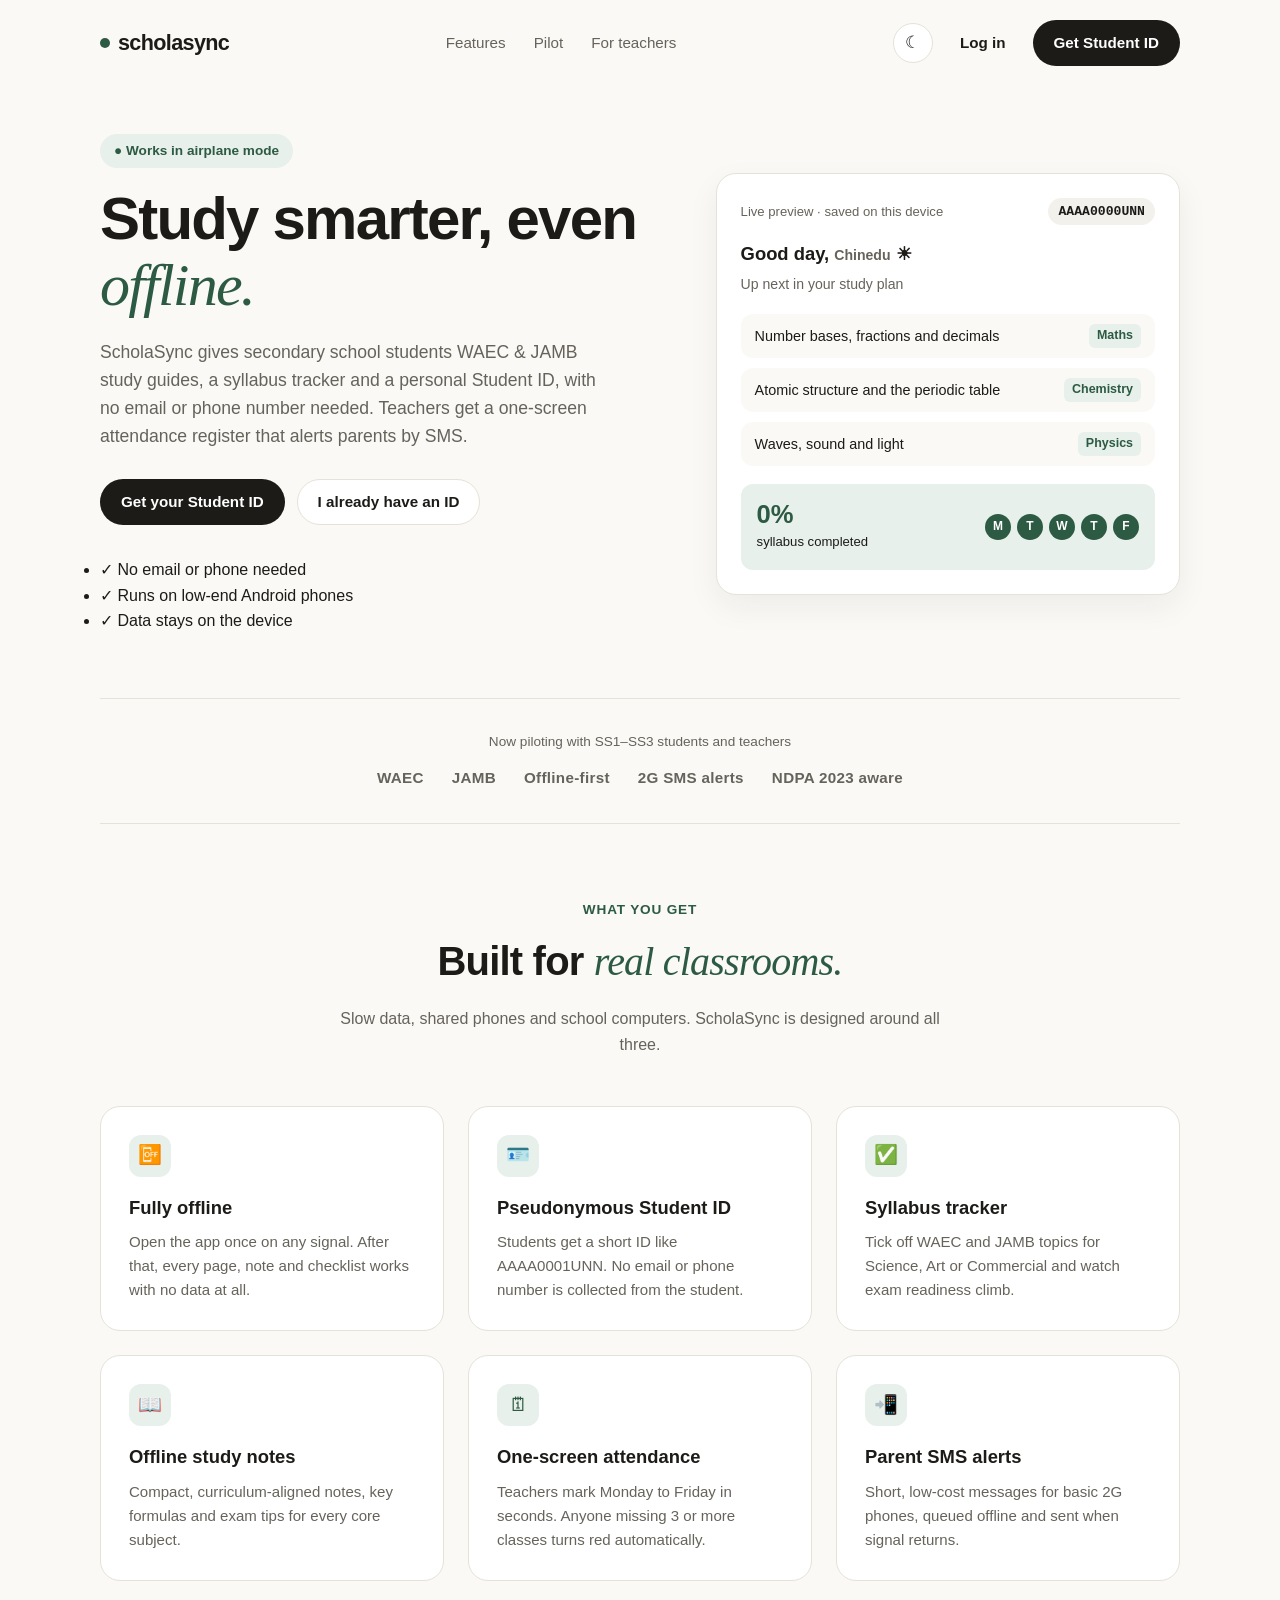
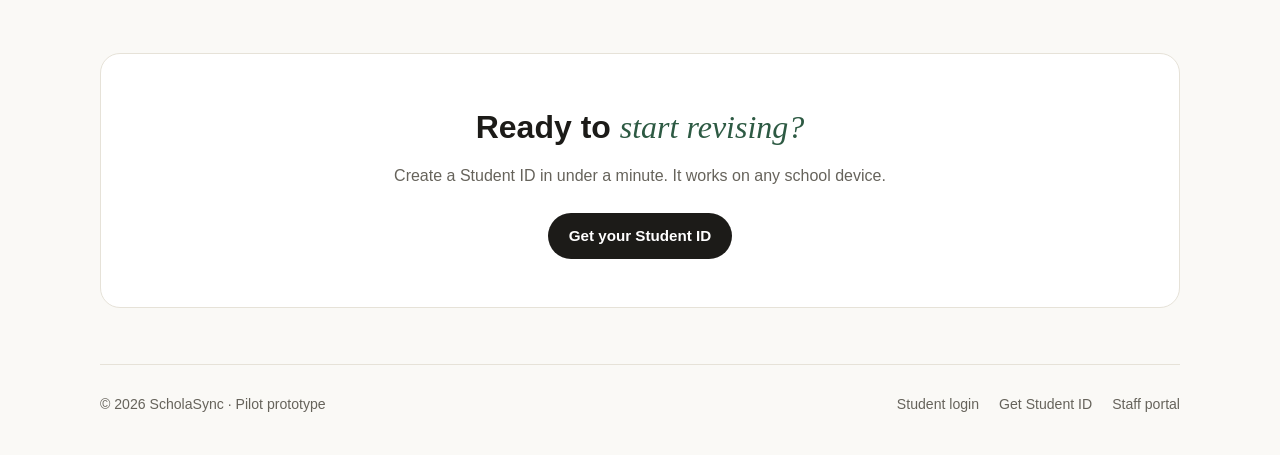
==== index.html @ c68374d1 "Initial commit: ScholaSync PWA prototype" ====
<!DOCTYPE html>
<html lang="en">
<head>
  <meta charset="UTF-8" />
  <meta name="viewport" content="width=device-width, initial-scale=1.0" />
  <title>ScholaSync — WAEC &amp; JAMB study space that works offline</title>
  <meta name="description" content="Offline WAEC and JAMB study guides, a syllabus tracker and a one-screen attendance register with parent SMS alerts, built for Nigerian secondary schools." />
  <meta name="theme-color" content="#faf9f6" />
  <link rel="manifest" href="manifest.json" />
  <link rel="icon" href="assets/icons/icon-192.png" />
  <link rel="apple-touch-icon" href="assets/icons/icon-192.png" />
  <link rel="stylesheet" href="css/styles.css" />
  <script src="js/theme.js"></script>
</head>
<body>
  <div class="container">
    <header class="navbar">
      <a href="index.html" class="brand">
        <span class="brand-dot"></span>
        scholasync
      </a>
      <ul class="nav-links">
        <li><a href="#features">Features</a></li>
        <li><a href="#pilot">Pilot</a></li>
        <li><a href="pages/login.html#staff">For teachers</a></li>
      </ul>
      <div class="nav-actions">
        <button type="button" class="theme-toggle" data-theme-toggle aria-label="Switch to dark mode"></button>
        <button type="button" id="installBtn" class="btn btn-outline" hidden>Install app</button>
        <a href="pages/login.html" class="btn btn-ghost">Log in</a>
        <a href="pages/signup.html" class="btn btn-primary">Get Student ID</a>
      </div>
    </header>

    <main>
      <section class="hero">
        <div>
          <div class="pill-badge">● Works in airplane mode</div>
          <h1>Study smarter, even <span class="serif-italic">offline.</span></h1>
          <p>
            ScholaSync gives secondary school students WAEC &amp; JAMB study guides, a syllabus tracker
            and a personal Student ID, with no email or phone number needed. Teachers get a one-screen
            attendance register that alerts parents by SMS.
          </p>
          <div class="hero-cta-group">
            <a href="pages/signup.html" class="btn btn-primary">Get your Student ID</a>
            <a href="pages/login.html" class="btn btn-outline">I already have an ID</a>
          </div>
          <ul class="proof-list">
            <li>✓ No email or phone needed</li>
            <li>✓ Runs on low-end Android phones</li>
            <li>✓ Data stays on the device</li>
          </ul>
        </div>

        <aside class="preview-card" aria-label="Live study space preview">
          <div class="preview-header">
            <span>Live preview · saved on this device</span>
            <span class="id-tag" id="preview-id">AAAA0001UNN</span>
          </div>
          <div class="greeting-box">
            <h3>Good day, <span id="preview-name">Chinedu</span> ☀</h3>
            <span>Up next in your study plan</span>
          </div>
          <div class="task-list">
            <div class="task-item">Number bases, fractions and decimals <span class="task-tag">Maths</span></div>
            <div class="task-item">Atomic structure and the periodic table <span class="task-tag">Chemistry</span></div>
            <div class="task-item">Waves, sound and light <span class="task-tag">Physics</span></div>
          </div>
          <div class="progress-widget">
            <div class="progress-stat">
              <strong id="preview-progress">0%</strong>
              <span>syllabus completed</span>
            </div>
            <div class="day-pills" id="preview-days" aria-label="This week's attendance"></div>
          </div>
        </aside>
      </section>

      <section class="pilot-strip" id="pilot">
        <p>Now piloting with SS1–SS3 students and teachers</p>
        <div class="pilot-logos">
          <span>WAEC</span>
          <span>JAMB</span>
          <span>Offline-first</span>
          <span>2G SMS alerts</span>
          <span>NDPA 2023 aware</span>
        </div>
      </section>

      <section class="features-section" id="features">
        <div class="section-header">
          <span class="eyebrow">What you get</span>
          <h2>Built for <span class="serif-italic">real classrooms.</span></h2>
          <p>Slow data, shared phones and school computers. ScholaSync is designed around all three.</p>
        </div>
        <div class="feature-grid">
          <article class="feature-card">
            <div class="feature-icon">📴</div>
            <h3>Fully offline</h3>
            <p>Open the app once on any signal. After that, every page, note and checklist works with no data at all.</p>
          </article>
          <article class="feature-card">
            <div class="feature-icon">🪪</div>
            <h3>Pseudonymous Student ID</h3>
            <p>Students get a short ID like AAAA0001UNN. No email or phone number is collected from the student.</p>
          </article>
          <article class="feature-card">
            <div class="feature-icon">✅</div>
            <h3>Syllabus tracker</h3>
            <p>Tick off WAEC and JAMB topics for Science, Art or Commercial and watch exam readiness climb.</p>
          </article>
          <article class="feature-card">
            <div class="feature-icon">📖</div>
            <h3>Offline study notes</h3>
            <p>Compact, curriculum-aligned notes, key formulas and exam tips for every core subject.</p>
          </article>
          <article class="feature-card">
            <div class="feature-icon">🗓</div>
            <h3>One-screen attendance</h3>
            <p>Teachers mark Monday to Friday in seconds. Anyone missing 3 or more classes turns red automatically.</p>
          </article>
          <article class="feature-card">
            <div class="feature-icon">📲</div>
            <h3>Parent SMS alerts</h3>
            <p>Short, low-cost messages for basic 2G phones, queued offline and sent when signal returns.</p>
          </article>
        </div>
      </section>

      <section class="cta-banner">
        <h2>Ready to <span class="serif-italic">start revising?</span></h2>
        <p>Create a Student ID in under a minute. It works on any school device.</p>
        <a href="pages/signup.html" class="btn btn-primary">Get your Student ID</a>
      </section>
    </main>

    <footer>
      <span>© 2026 ScholaSync · Pilot prototype</span>
      <nav class="footer-links" aria-label="Footer">
        <a href="pages/login.html">Student login</a>
        <a href="pages/signup.html">Get Student ID</a>
        <a href="pages/login.html#staff">Staff portal</a>
      </nav>
    </footer>
  </div>

  <script src="js/db.js"></script>
  <script src="js/app.js"></script>
</body>
</html>
---- css/styles.css ----
/* ==========================================================================
   ScholaSync — styles.css
   Single shared design system. Every page links ONLY this file.
   Theme: tokens below; <html data-theme="light|dark"> is set by js/theme.js
   Sections: 1 Tokens · 2 Base · 3 Layout · 4 Buttons · 5 Forms · 6 Pills/Badges
             7 Modals · 8 Landing · 9 Auth pages · 10 Student dashboard
             11 Admin · 12 Responsive
   ========================================================================== */

/* ---------- 1. Design tokens ---------- */
:root,
:root[data-theme="light"] {
  color-scheme: light;

  --bg-cream: #faf9f6;
  --surface: #ffffff;
  --surface-soft: #f3f1ec;
  --text-main: #1c1b18;
  --text-muted: #66635b;
  --border: #e6e2d8;

  --accent-green: #2d5a43;
  --accent-green-light: #e7f0eb;
  --accent-green-border: #b8d4c5;
  --accent-amber: #d97706;
  --accent-amber-light: #fef3c7;
  --accent-amber-text: #92400e;
  --accent-red: #dc2626;
  --accent-red-light: #fee2e2;
  --accent-red-solid: #dc2626;
  --accent-slate: #475569;

  --on-accent: #ffffff;       /* text on solid accent fills */
  --primary: #1c1b18;         /* primary button / active chip */
  --primary-hover: #33312c;
  --on-primary: #ffffff;

  --overlay: rgba(28, 27, 24, 0.5);
  --shadow-soft: 0 12px 32px rgba(28, 27, 24, 0.06);
  --shadow-tab: 0 2px 8px rgba(0, 0, 0, 0.06);

  --radius-lg: 20px;
  --radius-md: 12px;
}

:root[data-theme="dark"] {
  color-scheme: dark;

  --bg-cream: #14130f;
  --surface: #1e1d19;
  --surface-soft: #292823;
  --text-main: #f1efe8;
  --text-muted: #a8a498;
  --border: #37352e;

  --accent-green: #6fbf93;
  --accent-green-light: #1d3328;
  --accent-green-border: #2f5a45;
  --accent-amber: #f59e0b;
  --accent-amber-light: #3a2c0b;
  --accent-amber-text: #fcd34d;
  --accent-red: #f87171;
  --accent-red-light: #3b1d1d;
  --accent-red-solid: #dc2626;
  --accent-slate: #94a3b8;

  --on-accent: #10241a;
  --primary: #f1efe8;
  --primary-hover: #ffffff;
  --on-primary: #14130f;

  --overlay: rgba(0, 0, 0, 0.68);
  --shadow-soft: 0 12px 32px rgba(0, 0, 0, 0.45);
  --shadow-tab: 0 2px 8px rgba(0, 0, 0, 0.4);
}

/* ---------- 2. Base ---------- */
* {
  box-sizing: border-box;
  margin: 0;
  padding: 0;
}

[hidden] {
  display: none !important;
}

body {
  font-family: -apple-system, BlinkMacSystemFont, "Segoe UI", Roboto, sans-serif;
  background-color: var(--bg-cream);
  color: var(--text-main);
  line-height: 1.6;
  -webkit-font-smoothing: antialiased;
  transition: background-color 0.2s ease, color 0.2s ease;
}

:focus-visible {
  outline: 2px solid var(--accent-green);
  outline-offset: 2px;
}

@media (prefers-reduced-motion: reduce) {
  * {
    transition: none !important;
    animation: none !important;
  }
}

.serif-italic {
  font-family: Georgia, "Times New Roman", serif;
  font-style: italic;
  font-weight: 400;
  color: var(--accent-green);
}

/* Utilities (replace inline style="" attributes) */
.mono { font-family: monospace; }
.muted { color: var(--text-muted); }
.text-danger { color: var(--accent-red); }
.mb-10 { margin-bottom: 10px; }
.title-accent { font-weight: 700; color: var(--accent-green); }

/* ---------- 3. Layout: container, navbar, footer ---------- */
.container {
  max-width: 1120px;
  margin: 0 auto;
  padding: 0 20px;
}

.navbar {
  display: flex;
  justify-content: space-between;
  align-items: center;
  padding: 20px 0;
}

.brand {
  font-size: 1.35rem;
  font-weight: 700;
  letter-spacing: -0.03em;
  text-decoration: none;
  color: var(--text-main);
  display: flex;
  align-items: center;
  gap: 8px;
}

.brand-sub {
  font-weight: 400;
  color: var(--text-muted);
  font-size: 0.9rem;
}

.brand-dot {
  width: 10px;
  height: 10px;
  border-radius: 50%;
  background: var(--accent-green);
}

.nav-links {
  display: flex;
  gap: 28px;
  list-style: none;
}

.nav-links a {
  text-decoration: none;
  color: var(--text-muted);
  font-size: 0.95rem;
  font-weight: 500;
}

.nav-links a:hover {
  color: var(--text-main);
}

.nav-actions {
  display: flex;
  align-items: center;
  gap: 12px;
}

.theme-toggle {
  width: 40px;
  height: 40px;
  border-radius: 50%;
  border: 1px solid var(--border);
  background: var(--surface);
  color: var(--text-main);
  font-size: 1.05rem;
  line-height: 1;
  cursor: pointer;
  display: inline-flex;
  align-items: center;
  justify-content: center;
  flex-shrink: 0;
}

.theme-toggle:hover {
  background: var(--surface-soft);
}

footer {
  border-top: 1px solid var(--border);
  padding: 28px 0 40px;
  display: flex;
  justify-content: space-between;
  align-items: center;
  flex-wrap: wrap;
  gap: 16px;
  font-size: 0.88rem;
  color: var(--text-muted);
}

.footer-links {
  display: flex;
  gap: 20px;
}

.footer-links a {
  color: var(--text-muted);
  text-decoration: none;
}

/* ---------- 4. Buttons ---------- */
.btn {
  display: inline-flex;
  align-items: center;
  justify-content: center;
  padding: 10px 20px;
  border-radius: 999px;
  font-size: 0.95rem;
  font-weight: 600;
  text-decoration: none;
  cursor: pointer;
  border: 1px solid transparent;
  transition: transform 0.15s ease, background 0.15s ease;
}

.btn:active {
  transform: scale(0.98);
}

.btn-block {
  width: 100%;
}

.btn-primary {
  background: var(--primary);
  color: var(--on-primary);
}

.btn-primary:hover {
  background: var(--primary-hover);
}

.btn-outline {
  background: var(--surface);
  color: var(--text-main);
  border-color: var(--border);
}

.btn-outline:hover {
  background: var(--surface-soft);
}

.btn-ghost {
  background: transparent;
  color: var(--text-main);
  padding: 10px 14px;
}

.btn-sms {
  background: var(--accent-red-solid);
  color: #ffffff;
  border: none;
  padding: 8px 14px;
  border-radius: 999px;
  font-size: 0.82rem;
  font-weight: 600;
  cursor: pointer;
}

.btn-sms.normal {
  background: var(--primary);
  color: var(--on-primary);
}

/* ---------- 5. Forms ---------- */
.form-group {
  margin-bottom: 16px;
}

.form-row {
  display: grid;
  grid-template-columns: 1fr 1fr;
  gap: 12px;
}

.form-group label {
  display: block;
  font-size: 0.85rem;
  font-weight: 600;
  margin-bottom: 6px;
  color: var(--text-main);
}

.form-group input,
.form-group select {
  width: 100%;
  padding: 12px 14px;
  border-radius: var(--radius-md);
  border: 1px solid var(--border);
  background: var(--bg-cream);
  font-size: 1rem;
  color: var(--text-main);
  outline: none;
}

.form-group input:focus,
.form-group select:focus {
  border-color: var(--accent-green);
  background: var(--surface);
}

.input-upper {
  text-transform: uppercase;
}

.input-mono {
  font-family: monospace;
  text-transform: uppercase;
  letter-spacing: 0.05em;
}

.hint {
  font-size: 0.78rem;
  color: var(--text-muted);
  margin-top: 4px;
}

.demo-hint {
  background: var(--accent-amber-light);
  color: var(--accent-amber-text);
  font-size: 0.82rem;
  padding: 10px 12px;
  border-radius: var(--radius-md);
  margin-bottom: 16px;
}

.error-msg {
  color: var(--accent-red);
  background: var(--accent-red-light);
  padding: 10px 12px;
  border-radius: var(--radius-md);
  font-size: 0.85rem;
  margin-bottom: 14px;
  display: none;
}

.consent-box {
  display: flex;
  align-items: flex-start;
  gap: 10px;
  background: var(--surface-soft);
  padding: 12px;
  border-radius: var(--radius-md);
  font-size: 0.82rem;
  color: var(--text-muted);
  margin: 18px 0 20px;
}

.consent-box input {
  margin-top: 3px;
  accent-color: var(--accent-green);
}

/* ---------- 6. Pills & badges ---------- */
.pill-badge {
  display: inline-flex;
  align-items: center;
  gap: 8px;
  background: var(--accent-green-light);
  color: var(--accent-green);
  padding: 6px 14px;
  border-radius: 999px;
  font-size: 0.85rem;
  font-weight: 600;
  margin-bottom: 18px;
}

.pill {
  background: var(--surface);
  border: 1px solid var(--border);
  padding: 4px 12px;
  border-radius: 999px;
  font-size: 0.82rem;
  font-weight: 600;
}

.pill.green {
  background: var(--accent-green-light);
  color: var(--accent-green);
  border-color: transparent;
}

.status-badge {
  display: inline-block;
  padding: 4px 10px;
  border-radius: 999px;
  font-size: 0.78rem;
  font-weight: 700;
}

.status-ok {
  background: var(--accent-green-light);
  color: var(--accent-green);
}

.status-alert {
  background: var(--surface);
  color: var(--accent-red);
  border: 1px solid var(--accent-red);
}

/* ---------- 7. Modals (student notes + SMS preview) ---------- */
.modal-backdrop {
  display: none;
  position: fixed;
  inset: 0;
  background: var(--overlay);
  align-items: center;
  justify-content: center;
  padding: 20px;
  z-index: 50;
}

.modal-backdrop.open {
  display: flex;
}

.modal-box {
  background: var(--surface);
  color: var(--text-main);
  border-radius: var(--radius-lg);
  max-width: 560px;
  width: 100%;
  padding: 28px;
  max-height: 85vh;
  overflow-y: auto;
}

.modal-box-sm {
  max-width: 440px;
  padding: 24px;
}

.modal-box h2 {
  margin-bottom: 8px;
}

.modal-tag {
  display: inline-block;
  margin-bottom: 10px;
}

/* ---------- 8. Landing page ---------- */
.hero {
  display: grid;
  grid-template-columns: 1.1fr 0.9fr;
  gap: 48px;
  align-items: center;
  padding: 48px 0 64px;
}

.hero h1 {
  font-size: clamp(2.5rem, 5vw, 3.75rem);
  line-height: 1.1;
  letter-spacing: -0.03em;
  margin-bottom: 20px;
}

.hero p {
  font-size: 1.1rem;
  color: var(--text-muted);
  max-width: 500px;
  margin-bottom: 28px;
}

.hero-cta-group {
  display: flex;
  flex-wrap: wrap;
  gap: 12px;
  margin-bottom: 32px;
}

.social-proof {
  display: flex;
  align-items: center;
  gap: 14px;
}

.avatar-stack {
  display: flex;
}

.avatar {
  width: 34px;
  height: 34px;
  border-radius: 50%;
  background: var(--accent-green);
  color: var(--on-accent);
  font-size: 0.75rem;
  font-weight: 700;
  display: flex;
  align-items: center;
  justify-content: center;
  border: 2px solid var(--bg-cream);
  margin-left: -8px;
}

.avatar:first-child {
  margin-left: 0;
}

.avatar.amber { background: var(--accent-amber); }
.avatar.slate { background: var(--accent-slate); }

.proof-text {
  font-size: 0.85rem;
  color: var(--text-muted);
}

.proof-stars {
  color: var(--accent-amber);
  font-weight: 700;
  letter-spacing: 1px;
}

.preview-card {
  background: var(--surface);
  border: 1px solid var(--border);
  border-radius: var(--radius-lg);
  padding: 24px;
  box-shadow: var(--shadow-soft);
}

.preview-header {
  display: flex;
  justify-content: space-between;
  align-items: center;
  font-size: 0.82rem;
  color: var(--text-muted);
  margin-bottom: 14px;
}

.id-tag {
  background: var(--surface-soft);
  padding: 3px 10px;
  border-radius: 999px;
  font-family: monospace;
  font-weight: 600;
  color: var(--text-main);
}

.greeting-box {
  margin-bottom: 18px;
}

.greeting-box h3 {
  font-size: 1.15rem;
  margin-bottom: 2px;
}

.greeting-box span {
  font-size: 0.88rem;
  color: var(--text-muted);
}

.task-list {
  display: flex;
  flex-direction: column;
  gap: 10px;
  margin-bottom: 18px;
}

.task-item {
  display: flex;
  justify-content: space-between;
  align-items: center;
  padding: 10px 14px;
  background: var(--bg-cream);
  border-radius: var(--radius-md);
  font-size: 0.9rem;
}

.task-item.done {
  color: var(--text-muted);
  text-decoration: line-through;
}

.task-tag {
  font-size: 0.78rem;
  font-weight: 600;
  color: var(--accent-green);
  background: var(--accent-green-light);
  padding: 2px 8px;
  border-radius: 6px;
  text-decoration: none;
}

.progress-widget {
  background: var(--accent-green-light);
  border-radius: var(--radius-md);
  padding: 16px;
  display: flex;
  justify-content: space-between;
  align-items: center;
}

.progress-stat strong {
  font-size: 1.6rem;
  color: var(--accent-green);
  display: block;
  line-height: 1.1;
}

.progress-stat span {
  font-size: 0.82rem;
  color: var(--text-main);
}

.day-pills {
  display: flex;
  gap: 6px;
}

.day-pill {
  width: 26px;
  height: 26px;
  border-radius: 50%;
  background: var(--accent-green);
  color: var(--on-accent);
  font-size: 0.75rem;
  font-weight: 700;
  display: flex;
  align-items: center;
  justify-content: center;
}

.day-pill.pending {
  background: var(--surface);
  color: var(--text-muted);
  border: 1px solid var(--border);
}

.pilot-strip {
  text-align: center;
  padding: 32px 0;
  border-top: 1px solid var(--border);
  border-bottom: 1px solid var(--border);
}

.pilot-strip p {
  font-size: 0.85rem;
  color: var(--text-muted);
  margin-bottom: 14px;
}

.pilot-logos {
  display: flex;
  flex-wrap: wrap;
  justify-content: center;
  gap: 28px;
  font-weight: 700;
  font-size: 0.95rem;
  color: var(--text-muted);
  letter-spacing: 0.02em;
}

.features-section {
  padding: 72px 0;
}

.section-header {
  text-align: center;
  max-width: 600px;
  margin: 0 auto 48px;
}

.section-header .eyebrow {
  font-size: 0.85rem;
  font-weight: 600;
  color: var(--accent-green);
  text-transform: uppercase;
  letter-spacing: 0.06em;
}

.section-header h2 {
  font-size: clamp(1.9rem, 3.5vw, 2.5rem);
  margin: 8px 0 12px;
  letter-spacing: -0.02em;
}

.section-header p {
  color: var(--text-muted);
}

.feature-grid {
  display: grid;
  grid-template-columns: repeat(3, 1fr);
  gap: 24px;
}

.feature-card {
  background: var(--surface);
  border: 1px solid var(--border);
  border-radius: var(--radius-lg);
  padding: 28px;
}

.feature-icon {
  width: 42px;
  height: 42px;
  border-radius: 12px;
  background: var(--accent-green-light);
  color: var(--accent-green);
  display: flex;
  align-items: center;
  justify-content: center;
  font-size: 1.2rem;
  margin-bottom: 16px;
}

.feature-card h3 {
  font-size: 1.15rem;
  margin-bottom: 8px;
}

.feature-card p {
  font-size: 0.94rem;
  color: var(--text-muted);
}

.cta-banner {
  background: var(--surface);
  border: 1px solid var(--border);
  border-radius: var(--radius-lg);
  padding: 48px 24px;
  text-align: center;
  margin-bottom: 56px;
}

.cta-banner h2 {
  font-size: 2rem;
  margin-bottom: 10px;
}

.cta-banner p {
  color: var(--text-muted);
  margin-bottom: 24px;
}

/* ---------- 9. Auth pages (signup + login) ---------- */
.auth-wrapper {
  min-height: calc(100vh - 90px);
  display: flex;
  align-items: center;
  justify-content: center;
  padding: 24px 0 48px;
}

.auth-card {
  background: var(--surface);
  border: 1px solid var(--border);
  border-radius: var(--radius-lg);
  box-shadow: var(--shadow-soft);
  width: 100%;
  max-width: 440px;
  padding: 32px;
}

.auth-card-wide {
  max-width: 460px;
}

.auth-card h1 {
  font-size: 1.75rem;
  letter-spacing: -0.02em;
  margin-bottom: 6px;
}

.auth-subtitle {
  color: var(--text-muted);
  font-size: 0.94rem;
  margin-bottom: 22px;
}

.auth-footer {
  text-align: center;
  margin-top: 20px;
  font-size: 0.9rem;
  color: var(--text-muted);
}

.auth-footer a {
  color: var(--accent-green);
  font-weight: 600;
  text-decoration: none;
}

.role-tabs {
  display: grid;
  grid-template-columns: 1fr 1fr;
  background: var(--surface-soft);
  padding: 4px;
  border-radius: 999px;
  margin-bottom: 24px;
}

.role-tab {
  border: none;
  background: transparent;
  padding: 9px 12px;
  border-radius: 999px;
  font-size: 0.9rem;
  font-weight: 600;
  color: var(--text-muted);
  cursor: pointer;
}

.role-tab.active {
  background: var(--surface);
  color: var(--text-main);
  box-shadow: var(--shadow-tab);
}

.id-result-box {
  display: none;
  text-align: center;
  background: var(--accent-green-light);
  border: 1px solid var(--accent-green-border);
  border-radius: var(--radius-lg);
  padding: 24px;
  margin-top: 8px;
}

.success-text {
  font-size: 0.9rem;
  margin-top: 6px;
}

.generated-id {
  font-family: monospace;
  font-size: 1.85rem;
  font-weight: 800;
  letter-spacing: 0.06em;
  color: var(--accent-green);
  background: var(--surface);
  padding: 12px 18px;
  border-radius: var(--radius-md);
  margin: 14px 0;
  border: 1px dashed var(--accent-green);
}

/* ---------- 10. Student dashboard ---------- */
.dash-header {
  display: flex;
  justify-content: space-between;
  align-items: flex-end;
  flex-wrap: wrap;
  gap: 16px;
  padding: 20px 0 28px;
  border-bottom: 1px solid var(--border);
}

.dash-header h1 {
  font-size: 1.9rem;
  letter-spacing: -0.02em;
}

.meta-pills {
  display: flex;
  gap: 10px;
  flex-wrap: wrap;
  margin-top: 8px;
}

.overview-bar {
  background: var(--surface);
  border: 1px solid var(--border);
  border-radius: var(--radius-lg);
  padding: 20px 24px;
  margin: 24px 0;
  display: flex;
  justify-content: space-between;
  align-items: center;
  flex-wrap: wrap;
  gap: 16px;
}

.progress-title {
  font-size: 1.1rem;
}

.progress-sub {
  font-size: 0.85rem;
  color: var(--text-muted);
}

.progress-track {
  flex: 1;
  min-width: 240px;
  background: var(--surface-soft);
  height: 12px;
  border-radius: 999px;
  overflow: hidden;
}

.progress-fill {
  height: 100%;
  background: var(--accent-green);
  width: 0%;
  transition: width 0.25s ease;
}

.track-tabs {
  display: flex;
  gap: 10px;
  margin-bottom: 24px;
  flex-wrap: wrap;
}

.track-btn {
  padding: 8px 18px;
  border-radius: 999px;
  border: 1px solid var(--border);
  background: var(--surface);
  color: var(--text-main);
  font-weight: 600;
  font-size: 0.9rem;
  cursor: pointer;
}

.track-btn.active {
  background: var(--primary);
  color: var(--on-primary);
  border-color: var(--primary);
}

.subjects-grid {
  display: grid;
  grid-template-columns: repeat(auto-fit, minmax(310px, 1fr));
  gap: 20px;
  margin-bottom: 56px;
}

.subject-card {
  background: var(--surface);
  border: 1px solid var(--border);
  border-radius: var(--radius-lg);
  padding: 22px;
  display: flex;
  flex-direction: column;
  justify-content: space-between;
}

.subject-top {
  display: flex;
  justify-content: space-between;
  align-items: center;
  margin-bottom: 14px;
}

.subject-top h3 {
  font-size: 1.15rem;
}

.topic-list {
  list-style: none;
  display: flex;
  flex-direction: column;
  gap: 10px;
  margin-bottom: 18px;
}

.topic-item {
  display: flex;
  align-items: flex-start;
  gap: 10px;
  padding: 9px 12px;
  background: var(--bg-cream);
  border-radius: var(--radius-md);
  font-size: 0.9rem;
  cursor: pointer;
}

.topic-item input[type="checkbox"] {
  margin-top: 4px;
  accent-color: var(--accent-green);
  width: 16px;
  height: 16px;
  cursor: pointer;
}

.topic-item.checked span {
  text-decoration: line-through;
  color: var(--text-muted);
}

.note-body {
  background: var(--bg-cream);
  padding: 16px;
  border-radius: var(--radius-md);
  font-size: 0.93rem;
  margin: 16px 0 20px;
  line-height: 1.65;
}

/* Notes reader typography */
.note-body h3 {
  font-size: 1rem;
  margin: 18px 0 8px;
  color: var(--accent-green);
}

.note-body h3:first-child {
  margin-top: 0;
}

.note-body ul {
  padding-left: 20px;
  display: flex;
  flex-direction: column;
  gap: 6px;
}

.empty-state {
  color: var(--text-muted);
  text-align: center;
  padding: 24px 12px;
  font-size: 0.95rem;
  grid-column: 1 / -1;
}

/* ---------- 11. Admin / staff portal ---------- */
.admin-header {
  display: flex;
  justify-content: space-between;
  align-items: center;
  flex-wrap: wrap;
  gap: 16px;
  padding: 20px 0 24px;
  border-bottom: 1px solid var(--border);
}

.page-sub {
  color: var(--text-muted);
  font-size: 0.95rem;
}

.stats-row {
  display: grid;
  grid-template-columns: repeat(auto-fit, minmax(200px, 1fr));
  gap: 16px;
  margin: 24px 0;
}

.stat-card {
  background: var(--surface);
  border: 1px solid var(--border);
  border-radius: var(--radius-lg);
  padding: 18px 20px;
}

.stat-card span {
  font-size: 0.84rem;
  color: var(--text-muted);
}

.stat-card strong {
  display: block;
  font-size: 1.7rem;
  margin-top: 4px;
}

.stat-card strong.stat-gateway {
  color: var(--accent-green);
  font-size: 1.25rem;
  padding-top: 6px;
}

.table-card {
  background: var(--surface);
  border: 1px solid var(--border);
  border-radius: var(--radius-lg);
  overflow-x: auto;
  box-shadow: var(--shadow-soft);
  margin-bottom: 48px;
}

.table-card table {
  width: 100%;
  border-collapse: collapse;
  min-width: 720px;
}

.table-card th,
.table-card td {
  padding: 14px 18px;
  text-align: left;
  border-bottom: 1px solid var(--border);
  font-size: 0.92rem;
}

.table-card th {
  background: var(--surface-soft);
  font-size: 0.82rem;
  text-transform: uppercase;
  letter-spacing: 0.04em;
  color: var(--text-muted);
}

.table-card tr.flagged-row {
  background: var(--accent-red-light);
}

.cell-name strong {
  display: block;
}

.cell-id {
  font-family: monospace;
  font-size: 0.8rem;
  color: var(--text-muted);
}

.day-checks {
  display: flex;
  gap: 8px;
}

.day-check-label {
  display: flex;
  flex-direction: column;
  align-items: center;
  font-size: 0.72rem;
  font-weight: 700;
  color: var(--text-muted);
  cursor: pointer;
}

.day-check-label input {
  width: 17px;
  height: 17px;
  accent-color: var(--accent-green);
  margin-top: 3px;
  cursor: pointer;
}

.sms-recipient {
  font-size: 0.86rem;
  color: var(--text-muted);
  margin-top: 4px;
}

.sms-bubble {
  background: var(--accent-green-light);
  border-left: 4px solid var(--accent-green);
  padding: 14px;
  border-radius: 10px;
  font-family: monospace;
  font-size: 0.86rem;
  margin: 14px 0 18px;
  line-height: 1.5;
}

/* ---------- 12. Responsive ---------- */
@media (max-width: 860px) {
  .hero {
    grid-template-columns: 1fr;
    padding: 28px 0 48px;
  }
  .nav-links {
    display: none;
  }
  .feature-grid {
    grid-template-columns: 1fr;
  }
}

@media (max-width: 480px) {
  .navbar {
    flex-wrap: wrap;
    gap: 10px;
  }
  .nav-actions {
    flex-wrap: wrap;
    gap: 8px;
    margin-left: auto;
  }
  .btn,
  .pill {
    white-space: nowrap;
  }
  .btn {
    padding: 9px 14px;
    font-size: 0.88rem;
  }
  .auth-card {
    padding: 24px 20px;
  }
  .form-row {
    grid-template-columns: 1fr;
    gap: 0;
  }
}
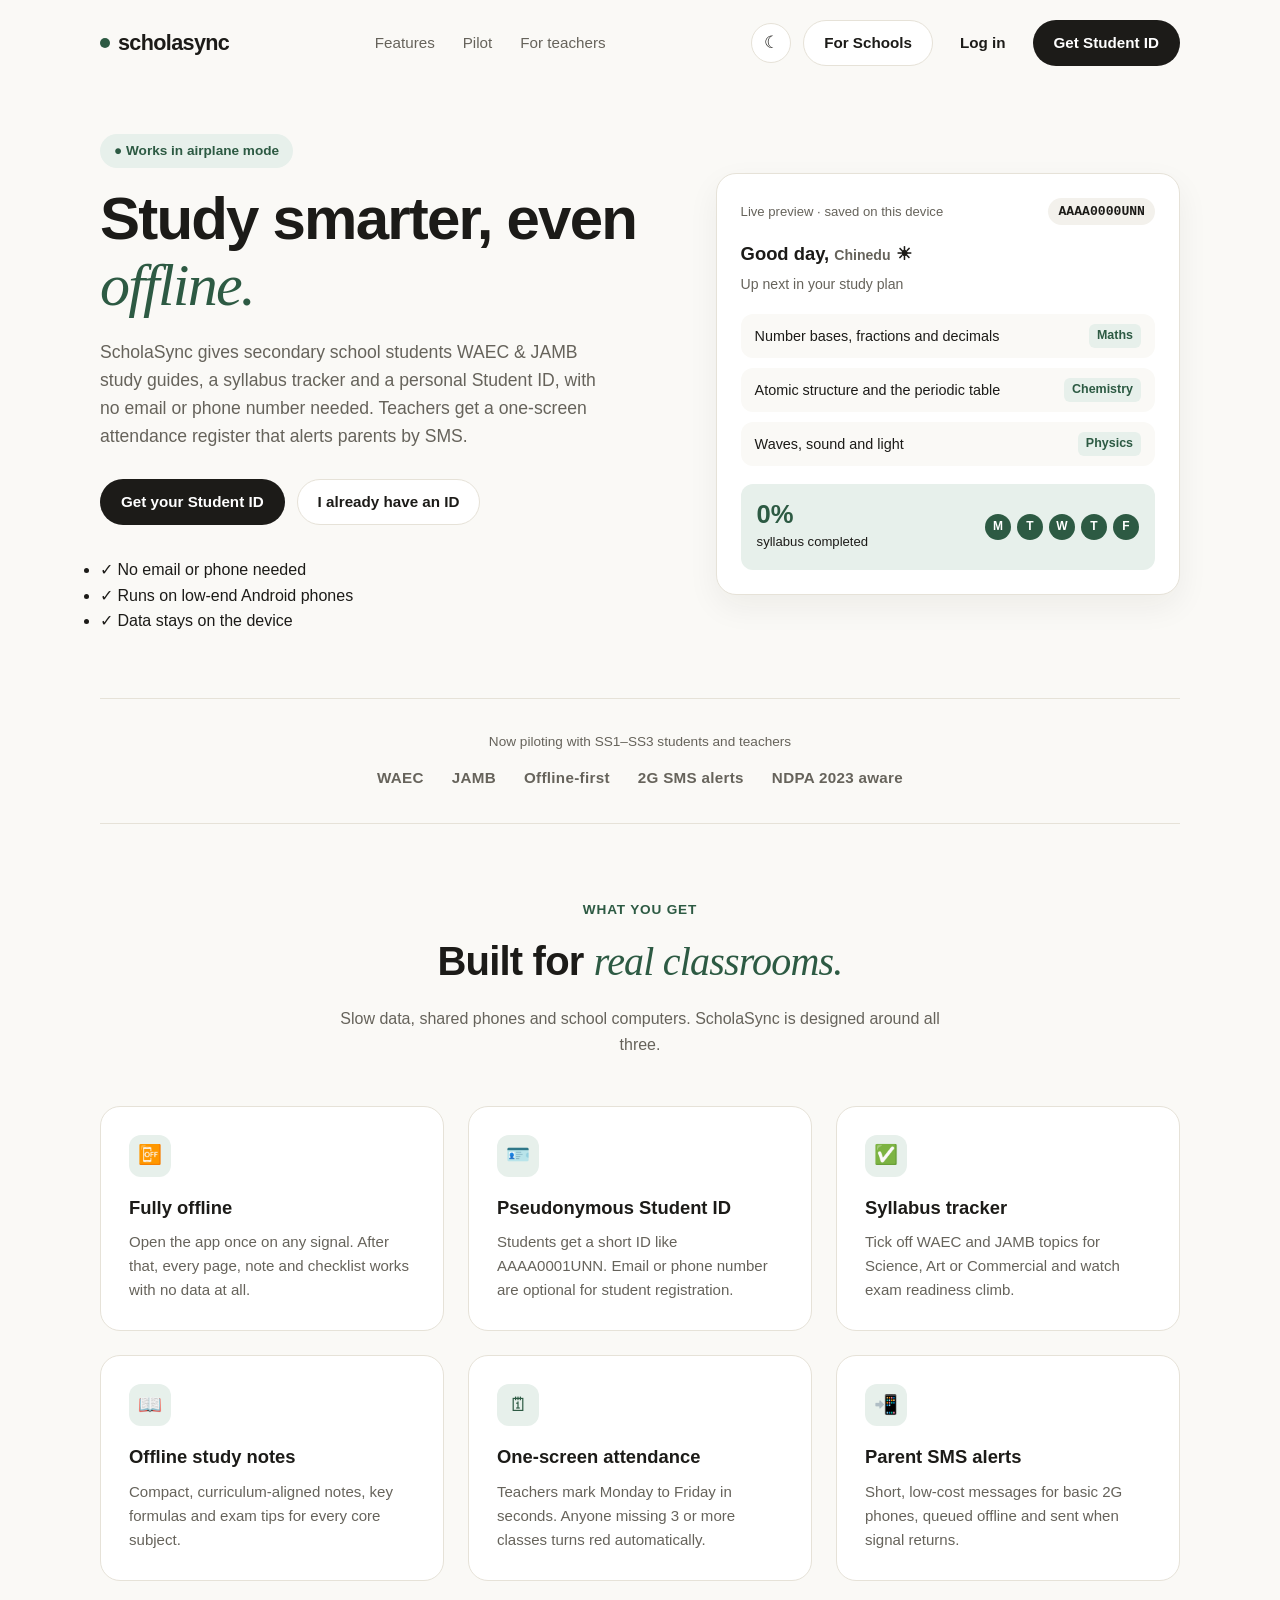
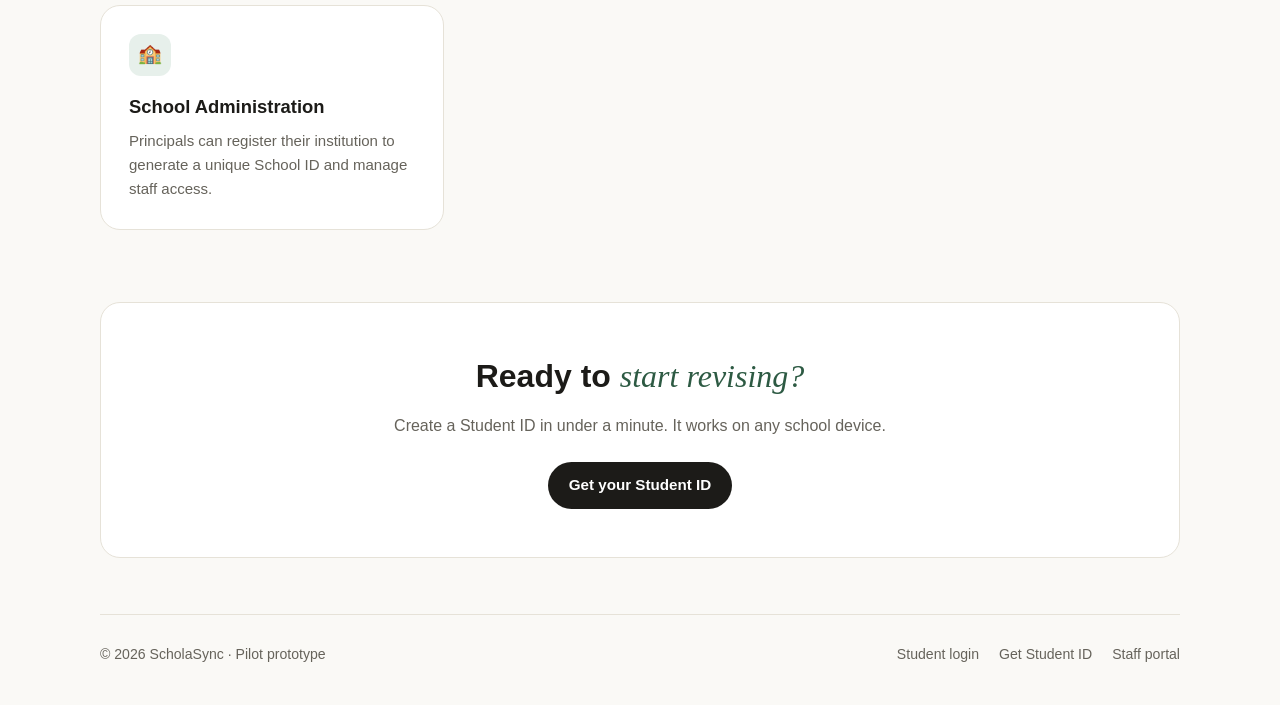
==== commit 5fd8d8fb: "Add school portal, class codes, and verifier logic" ====
--- a/index.html
+++ b/index.html
@@ -3,13 +3,14 @@
 <head>
   <meta charset="UTF-8" />
   <meta name="viewport" content="width=device-width, initial-scale=1.0" />
-  <title>ScholaSync — WAEC &amp; JAMB study space that works offline</title>
+  <title>ScholaSync — study smarter, even offline</title> 
   <meta name="description" content="Offline WAEC and JAMB study guides, a syllabus tracker and a one-screen attendance register with parent SMS alerts, built for Nigerian secondary schools." />
   <meta name="theme-color" content="#faf9f6" />
   <link rel="manifest" href="manifest.json" />
   <link rel="icon" href="assets/icons/icon-192.png" />
   <link rel="apple-touch-icon" href="assets/icons/icon-192.png" />
   <link rel="stylesheet" href="css/styles.css" />
+  <link rel="shortcut icon" href="assets\icons\logo.jpg" type="image/x-icon">
   <script src="js/theme.js"></script>
 </head>
 <body>
@@ -27,6 +28,7 @@
       <div class="nav-actions">
         <button type="button" class="theme-toggle" data-theme-toggle aria-label="Switch to dark mode"></button>
         <button type="button" id="installBtn" class="btn btn-outline" hidden>Install app</button>
+        <a href="pages/school-portal.html" class="btn btn-outline">For Schools</a>
         <a href="pages/login.html" class="btn btn-ghost">Log in</a>
         <a href="pages/signup.html" class="btn btn-primary">Get Student ID</a>
       </div>
@@ -103,7 +105,7 @@
           <article class="feature-card">
             <div class="feature-icon">🪪</div>
             <h3>Pseudonymous Student ID</h3>
-            <p>Students get a short ID like AAAA0001UNN. No email or phone number is collected from the student.</p>
+            <p>Students get a short ID like AAAA0001UNN. Email or phone number are optional for student registration.</p>
           </article>
           <article class="feature-card">
             <div class="feature-icon">✅</div>
@@ -124,6 +126,11 @@
             <div class="feature-icon">📲</div>
             <h3>Parent SMS alerts</h3>
             <p>Short, low-cost messages for basic 2G phones, queued offline and sent when signal returns.</p>
+          </article>
+          <article class="feature-card">
+            <div class="feature-icon">🏫</div>
+            <h3>School Administration</h3>
+            <p>Principals can register their institution to generate a unique School ID and manage staff access.</p>
           </article>
         </div>
       </section>
